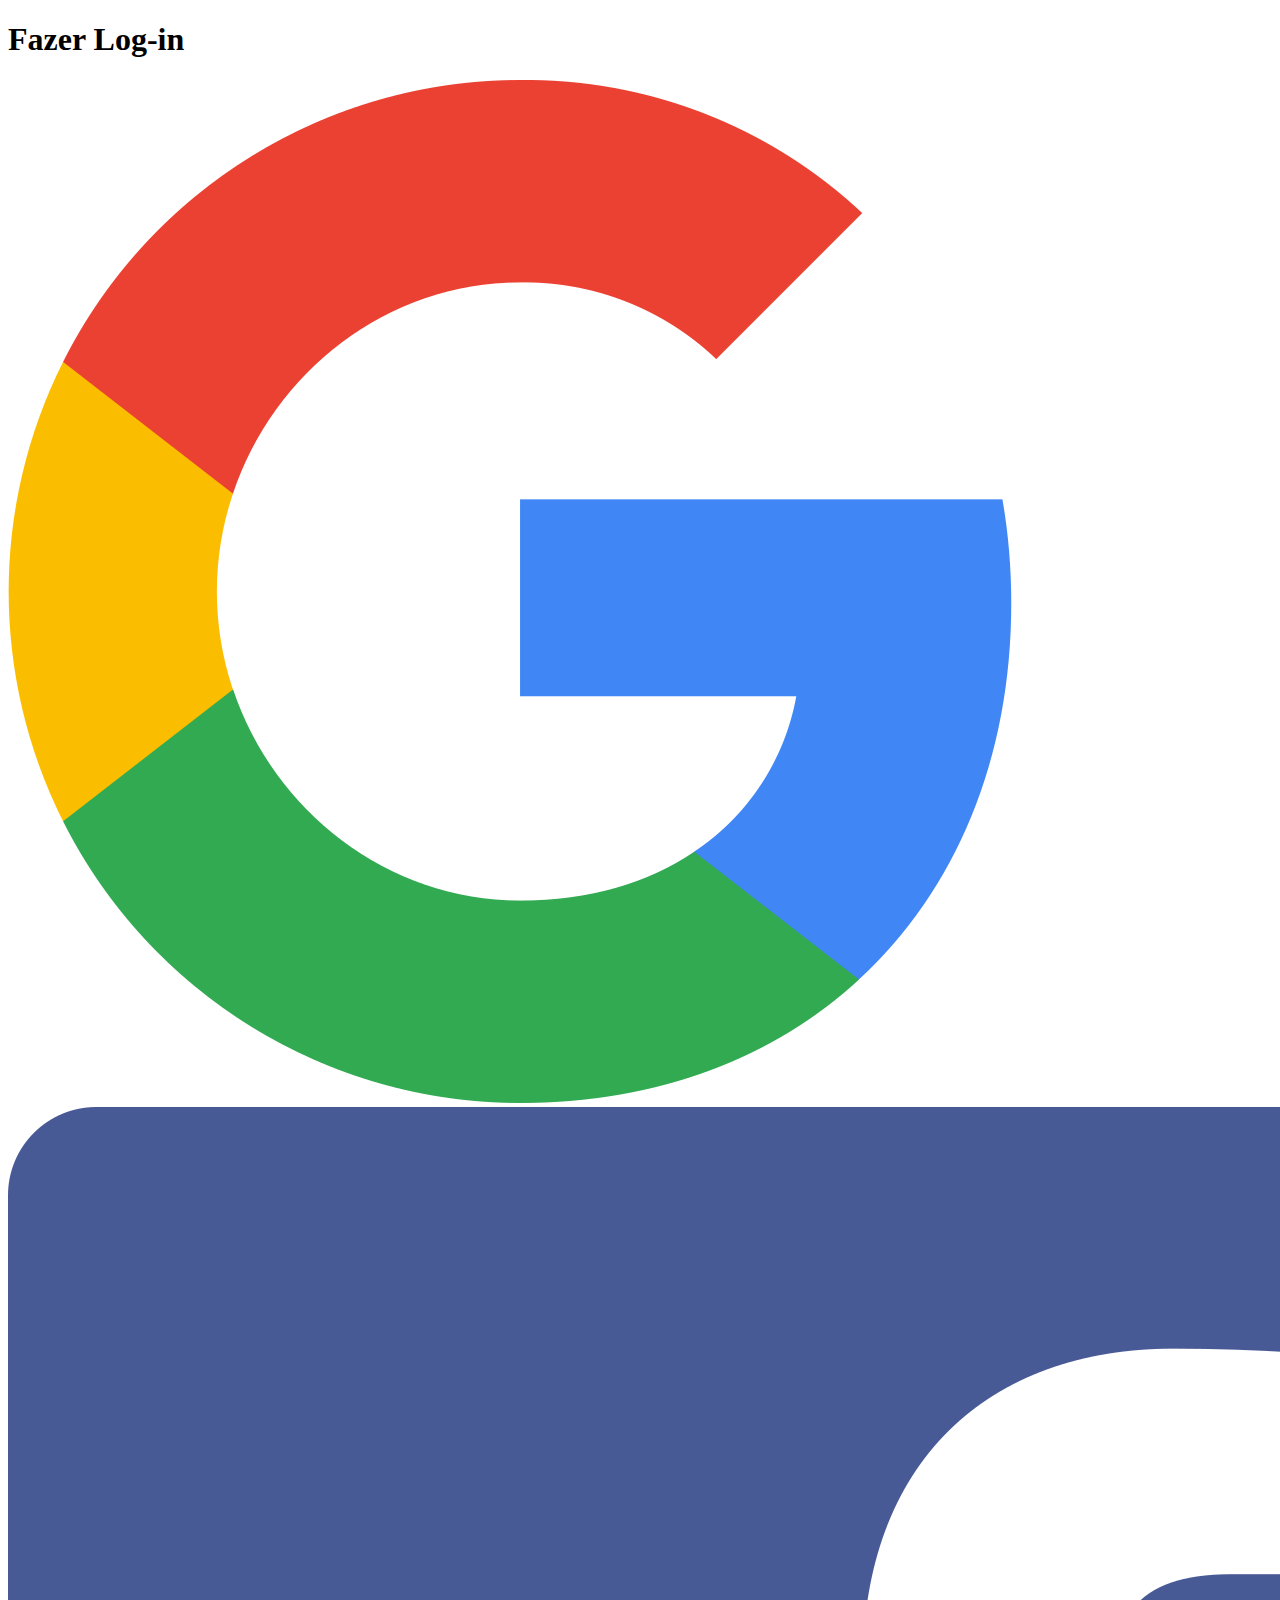
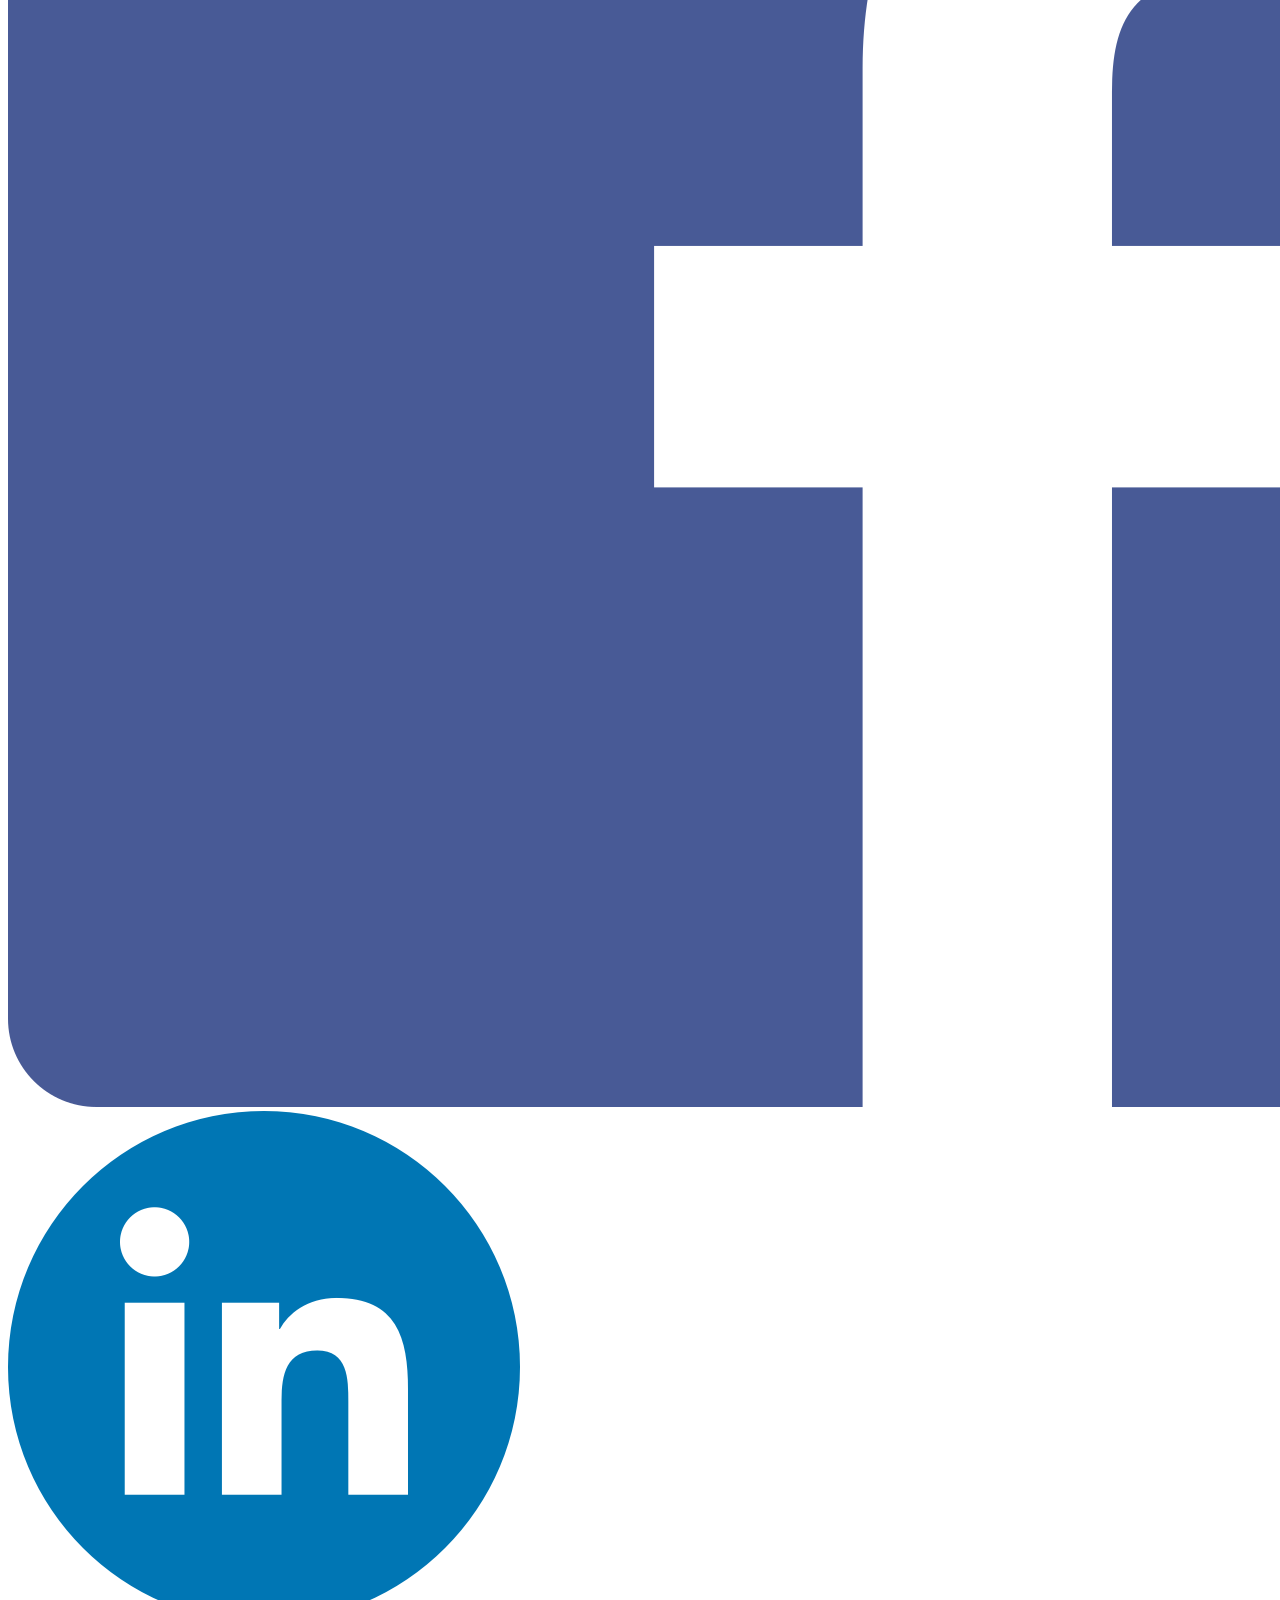
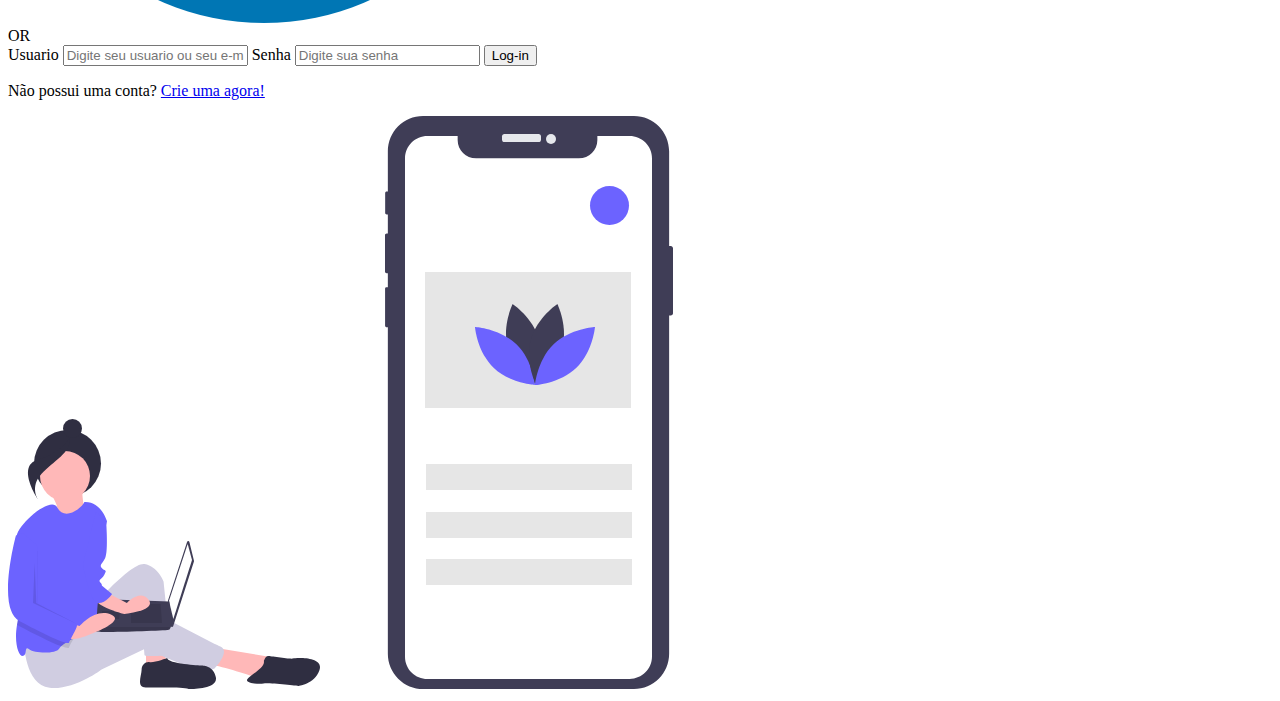
==== index.html @ e9fbd09c ":recycle: refactoring html" ====
<!DOCTYPE html>
<html lang="pt-br">
	<head>
		<meta charset="UTF-8" />
		<meta http-equiv="X-UA-Compatible" content="IE=edge" />
		<meta name="viewport" content="width=device-width, initial-scale=1.0" />
		<title>Log-in</title>
		<link rel="shortcut icon" href="" type="image/x-icon" />
		<link rel="stylesheet" href="./sass/style.css" />
	</head>
	<body>
		<main>
			<div class="login-area">
				<h1>Fazer Log-in</h1>
				<div class="auto">
					<a><img src="./src/google.png" alt="Google Logo" /></a>
					<a><img src="./src/facebook.png" alt="Facebook Logo" /></a>
					<a><img src="./src/linkedin.png" alt="Linkedin Logo" /></a>
				</div>
				<div class="alternative">OR</div>
				<div class="manual">
					<form action="">
						<label for="input-user">
							<span>Usuario</span>
							<input
								type="text"
								name="User"
								id="input-user"
								placeholder="Digite seu usuario ou seu e-mail"
							/>
						</label>
						<label for="input-password">
							<span>Senha</span>
							<input
								type="password"
								name="Password"
								id="input-password"
								placeholder="Digite sua senha"
							/>
						</label>
                        <button type="submit" id="login-button">Log-in</button>
					</form>
				</div>
				<p>
					Não possui uma conta?
					<a href="./register.html">Crie uma agora!</a>
				</p>
			</div>
			<div class="background-img">
				<img src="./src/mobile.svg" alt="Background Image" />
				<div class="circle"></div>
			</div>
		</main>
	</body>
</html>
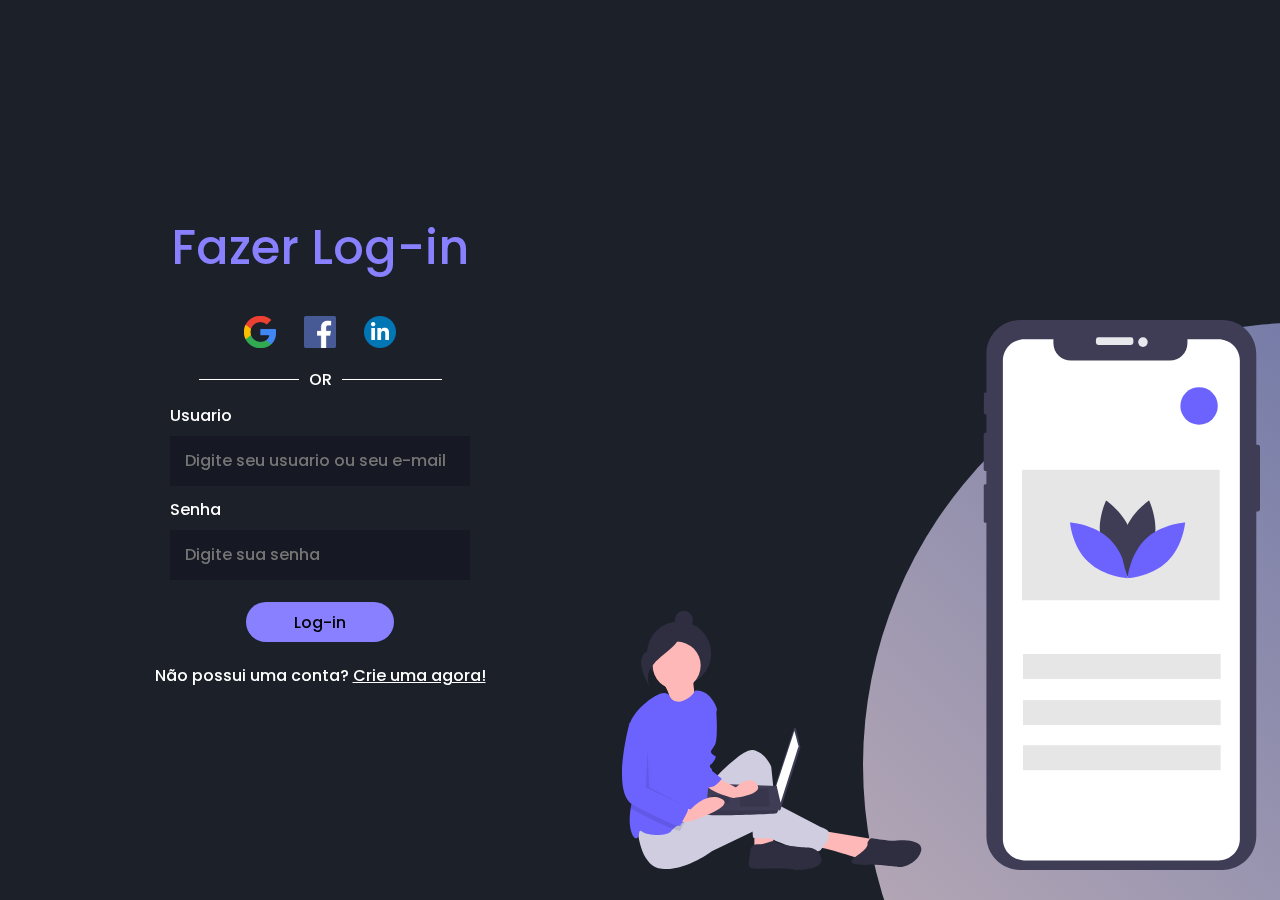
==== commit 9d1ca0ea: ":lipstick: restyling now with sass" ====
--- a/index.html
+++ b/index.html
@@ -38,7 +38,7 @@
 								placeholder="Digite sua senha"
 							/>
 						</label>
-                        <button type="submit" id="login-button">Log-in</button>
+						<button type="submit" id="login-button">Log-in</button>
 					</form>
 				</div>
 				<p>
@@ -46,8 +46,8 @@
 					<a href="./register.html">Crie uma agora!</a>
 				</p>
 			</div>
-			<div class="background-img">
-				<img src="./src/mobile.svg" alt="Background Image" />
+			<div class="background-decoration">
+				<img src="./src/mobile.svg" alt="Background Decoration" />
 				<div class="circle"></div>
 			</div>
 		</main>
--- a/sass/style.css
+++ b/sass/style.css
@@ -0,0 +1,163 @@
+@import url("https://fonts.googleapis.com/css2?family=Poppins:wght@100;200;300;400;500;600;700;800;900&display=swap");
+* {
+  margin: 0;
+  padding: 0;
+  border: 0;
+  box-sizing: border-box;
+  font-family: Poppins, sans-serif;
+  font-weight: 500;
+}
+
+html {
+  font-size: 62.5%;
+}
+
+html,
+body {
+  margin: 0;
+  padding: 0;
+  box-sizing: border-box;
+  background: #1b2029;
+  color: #fff;
+  max-height: 100vh;
+  height: 100%;
+  overflow: hidden;
+}
+
+:root {
+  --primary: #8880fe;
+  --secondary: #8880fec7;
+  --gradient: linear-gradient(45deg, #e8cbc0, #636fa4);
+}
+
+.login-area {
+  width: 50vw;
+  height: 100vh;
+  display: flex;
+  flex-direction: column;
+  align-items: center;
+  justify-content: center;
+  position: fixed;
+  top: 0;
+}
+.login-area * {
+  font-size: 1.6rem;
+}
+.login-area h1 {
+  color: #8880fe;
+  font-size: 4.8rem;
+  margin-bottom: 3.2rem;
+}
+.login-area .auto {
+  letter-spacing: 24px;
+}
+.login-area .auto img {
+  height: 32px;
+}
+.login-area .alternative {
+  margin-top: 1.2rem;
+  display: flex;
+  flex-direction: row;
+  align-items: center;
+}
+.login-area .alternative::before, .login-area .alternative::after {
+  content: "";
+  background: #fff;
+  height: 1px;
+  width: 100px;
+}
+.login-area .alternative::before {
+  margin-right: 10px;
+}
+.login-area .alternative::after {
+  margin-left: 10px;
+}
+.login-area .manual {
+  display: flex;
+  flex-direction: column;
+}
+.login-area .manual form {
+  display: flex;
+  flex-direction: column;
+  align-items: center;
+}
+.login-area .manual form label {
+  display: flex;
+  flex-direction: column;
+}
+.login-area .manual form label span {
+  margin-top: 1.12rem;
+  margin-bottom: 0.8rem;
+}
+.login-area .manual form #input-user,
+.login-area .manual form #input-password,
+.login-area .manual form #input-email {
+  background-color: #161923;
+  height: 50px;
+  width: 300px;
+  outline: none;
+  color: #a6a6a6;
+  font-size: 0.95rem;
+  padding: 0 15px;
+  font-size: 1.6rem;
+}
+.login-area .manual form #login-btn {
+  background-color: #8880fe;
+  height: 40px;
+  border-radius: 30px;
+  outline: none;
+  transition: 0.2s ease-in-out;
+  align-self: center;
+  margin: 1.4rem 0 1.2rem 0;
+}
+.login-area .manual form #login-btn:hover {
+  background-color: #8880feb2;
+}
+.login-area p a {
+  color: #fff;
+  transition: 0.1s ease-in-out;
+}
+.login-area p a:hover {
+  color: var(--primary);
+}
+
+.background-decoration {
+  width: -webkit-max-content;
+  width: -moz-max-content;
+  width: max-content;
+  max-width: 50vw;
+  align-self: flex-end;
+  padding: 0 30px 0 0;
+  height: 100vh;
+}
+.background-decoration img {
+  height: 55rem;
+  position: fixed;
+  right: 20px;
+  bottom: 30px;
+  z-index: 1;
+}
+.background-decoration .circle {
+  position: absolute;
+  height: 100vh;
+  width: 100vw;
+  background: var(--gradient);
+  top: 0;
+  left: 0;
+  -webkit-clip-path: circle(40% at 102% 85%);
+          clip-path: circle(40% at 102% 85%);
+}
+
+#login-button {
+  background-color: #8880fe;
+  height: 40px;
+  border-radius: 30px;
+  outline: none;
+  transition: 0.2s ease-in-out;
+  margin: 2.24rem 0 2.1rem;
+  cursor: pointer;
+  padding: 0 4.8rem;
+}
+#login-button:hover {
+  background-color: #8880feb2;
+}/*# sourceMappingURL=style.css.map */